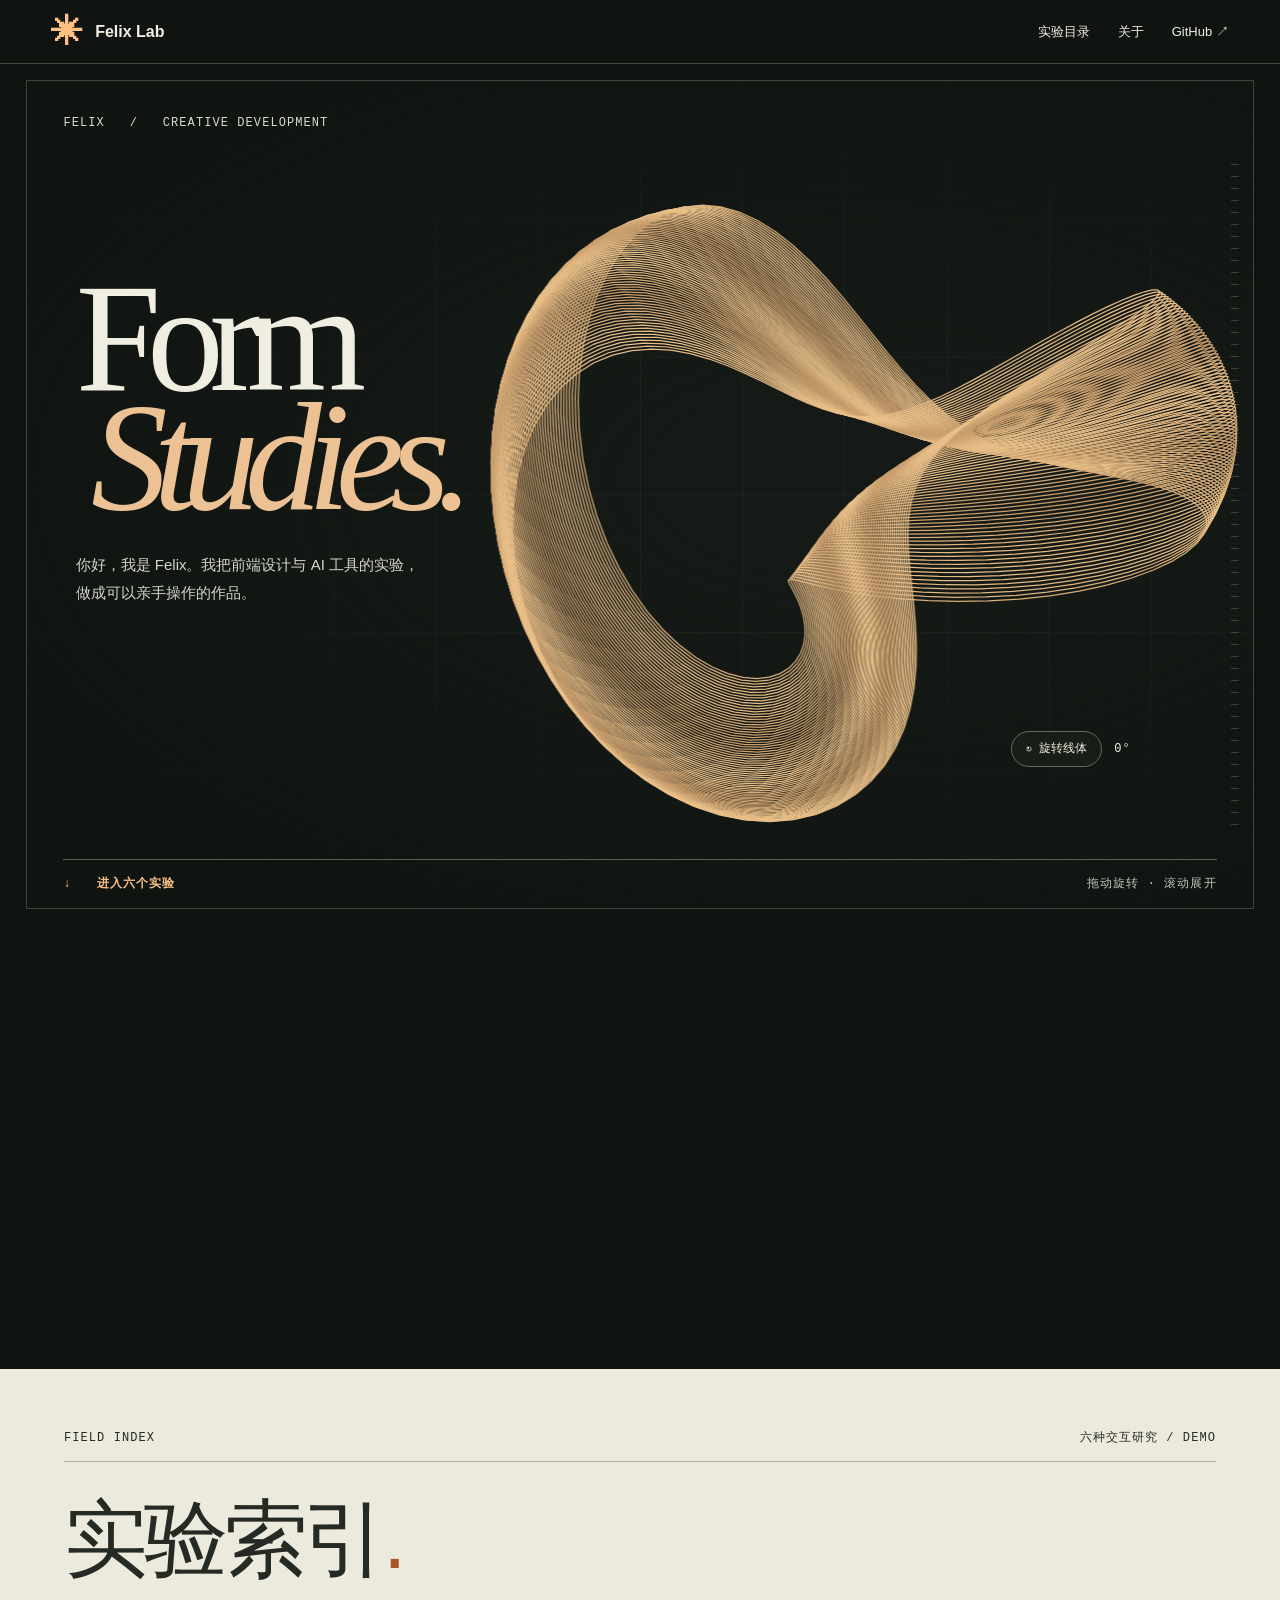
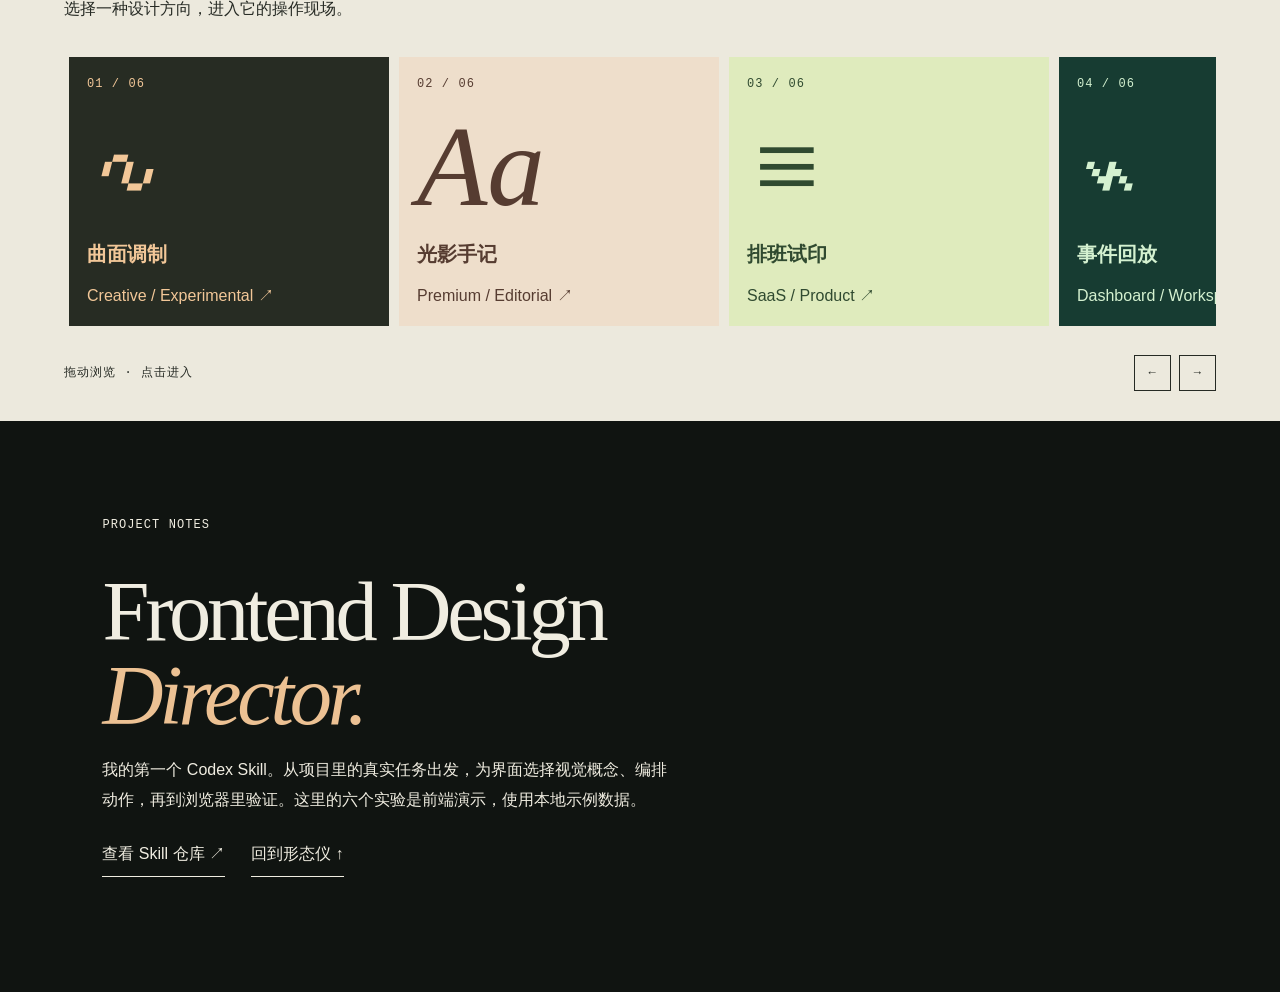
==== docs/demo/index.html @ 4ed57e6a "Build creative design workflow and publish Form Studies demos" ====
<!doctype html>
<html lang="zh-CN"><head><meta charset="utf-8"><meta name="viewport" content="width=device-width,initial-scale=1"><meta name="theme-color" content="#101411"><link rel="icon" href="data:,"><title>Felix — Form Studies</title><link rel="stylesheet" href="style.css"></head>
<body><a class="skip" href="#studies">进入实验目录</a>
<header><a href="#opening" class="brand"><span class="mark" aria-hidden="true">✳</span> Felix Lab</a><nav><a href="#studies">实验目录</a><a href="#notes">关于</a><a href="https://github.com/gaoyuan513">GitHub ↗</a></nav></header>
<main><section id="opening"><div class="stage"><div class="frame"><div class="ruler"></div><div class="topline">FELIX &nbsp; / &nbsp; CREATIVE DEVELOPMENT</div>
<div class="headline"><h1><span>Form</span><em>Studies.</em></h1><p>你好，我是 Felix。我把前端设计与 AI 工具的实验，<br class="wide">做成可以亲手操作的作品。</p></div>
<canvas id="field" aria-label="可旋转的线束雕塑，拖动改变角度，也可使用下方旋转按钮">参数曲线雕塑</canvas>
<div class="instrument"><button id="spin" aria-label="将雕塑旋转十五度">↻ 旋转线体</button><output id="angle">0°</output></div>
<div class="stage-foot"><a href="#studies">↓ &nbsp; 进入六个实验</a><span>拖动旋转 · 滚动展开</span></div></div></div></section>
<section id="studies"><div class="labtop"><span>FIELD INDEX</span><span>六种交互研究 / DEMO</span></div><h2>实验索引<span>.</span></h2><p>选择一种设计方向，进入它的操作现场。</p><div class="rack" aria-label="交互实验"><div id="track"></div></div><div class="rail"><span>拖动浏览 · 点击进入</span><div><button id="back" aria-label="前一组实验">←</button><button id="forward" aria-label="后一组实验">→</button></div></div></section>
<section id="notes"><small>PROJECT NOTES</small><h2>Frontend Design<br><i>Director.</i></h2><p>我的第一个 Codex Skill。从项目里的真实任务出发，为界面选择视觉概念、编排动作，再到浏览器里验证。这里的六个实验是前端演示，使用本地示例数据。</p><a href="https://github.com/gaoyuan513/frontend-design-director">查看 Skill 仓库 ↗</a><a href="#opening">回到形态仪 ↑</a></section></main>
<dialog id="detail" aria-labelledby="experiment-title"><div class="dhead"><span id="mode"></span><button id="close" autofocus>关闭 ×</button></div><div id="content"></div></dialog><script defer src="field.js"></script><script defer src="site.js"></script></body></html>
---- docs/demo/style.css ----
*{box-sizing:border-box}html{scroll-behavior:smooth}body{margin:0;background:#101411;color:#f0ede1;font:16px/1.5 "Segoe UI","Microsoft YaHei",sans-serif}a,button{color:inherit}a{text-decoration:none}button,select,input{font:inherit}button{cursor:pointer;background:transparent;border:1px solid currentColor;padding:8px 14px}button:hover,a:hover{color:#cc782f}button:focus-visible,a:focus-visible,input:focus-visible,select:focus-visible{outline:3px solid #ff9b3b;outline-offset:4px}.skip{position:fixed;left:10px;top:-90px;z-index:20;background:white;color:black}.skip:focus{top:10px}header{height:64px;padding:0 4vw;display:flex;align-items:center;justify-content:space-between;border-bottom:1px solid #42473e}header nav{display:flex;gap:28px;font-size:13px}.brand{font-weight:700;display:flex;gap:12px;align-items:center}.mark{font-size:32px;color:#ffc082}#opening{height:145svh;--progress:0}.stage{position:sticky;top:0;height:calc(100svh - 30px);min-height:570px;padding:16px 2vw 25px}.frame{height:100%;position:relative;isolation:isolate;overflow:hidden;border:1px solid #3d443b;background-color:#151a16;background-image:radial-gradient(ellipse at 66% 48%,#31372b00 15%,#101411 84%),linear-gradient(90deg,#50574d26 1px,transparent 1px),linear-gradient(#50574d26 1px,transparent 1px);background-size:auto,8.333% 100%,100% 16.66%}.ruler{position:absolute;right:14px;top:10%;height:80%;width:8px;background:repeating-linear-gradient(to bottom,#929b834d 0 1px,transparent 1px 12px)}.topline,.stage-foot,.instrument,.labtop,.rail,small,.dhead,.serial{font:12px/1.5 Consolas,monospace;letter-spacing:.09em}.topline{position:absolute;top:4%;left:3%;color:#d7dbcb}.headline{position:absolute;z-index:2;pointer-events:none;left:4%;top:24%;transform:translateY(calc(var(--progress)*-58px));opacity:calc(1 - var(--progress)*.64)}h1{font:400 clamp(6rem,12vw,13rem)/.77 Georgia,serif;letter-spacing:-.092em;margin:0}h1 span,h1 em{display:block;animation:arrive .85s both}h1 em{font-weight:400;animation-delay:.12s;margin-left:.1em;color:#ecc193}.headline p{margin-top:35px;font-size:15px;line-height:1.85;color:#d5d6c9;animation:arrive .8s .22s both}.frame canvas{width:100%;height:100%;cursor:grab;touch-action:pan-y}.frame canvas:active,.rack.grabbing{cursor:grabbing}.instrument{position:absolute;bottom:17%;right:10%;display:flex;gap:12px;align-items:center}.instrument button{border-color:#666c5e;background:#171d17;border-radius:50px}.stage-foot{position:absolute;bottom:0;left:3%;right:3%;display:flex;justify-content:space-between;align-items:center;border-top:1px solid #56604f;padding:15px 0}.stage-foot a{font-weight:bold;color:#f8c18b}.stage-foot span{color:#bec4b7}#studies{background:#ece9dd;color:#262a24;padding:60px 5vw 30px;overflow:hidden}.labtop,.rail{display:flex;justify-content:space-between;align-items:center}.labtop{border-bottom:1px solid #abaea1;padding-bottom:14px}h2{font:normal clamp(44px,6.6vw,108px)/1 Georgia,serif;letter-spacing:-.05em;margin:35px 0 15px}#studies h2{font-family:"Microsoft YaHei",sans-serif;font-weight:500}h2 span{color:#ac5527}.rack{overflow-x:auto;scrollbar-width:thin;touch-action:pan-y;cursor:grab}.rack:focus-within{scroll-behavior:auto}#track{display:flex;width:max-content;padding:20px 5px 15px;gap:10px}.plate{width:clamp(225px,25vw,420px);height:clamp(235px,21vw,335px);background:var(--paper);color:var(--ink);padding:18px;display:flex;flex-direction:column;justify-content:space-between;user-select:none;position:relative;overflow:hidden}.plate:hover{color:var(--ink)}.plate .symbol{font:italic clamp(64px,9vw,130px)/1 Georgia;color:inherit;transition:transform .25s}.plate:hover .symbol{transform:translateX(9px)}.plate b{font-size:20px}.rail{margin:14px 0 0}.rail button{margin-left:8px}#notes{padding:7vw 8vw 9vw}#notes h2 i{color:#ecc193}#notes p{max-width:580px;line-height:1.9}#notes a{display:inline-block;padding:10px 0;border-bottom:1px solid;margin:0 26px 0 0}dialog{color:#20231f;background:#eeeae0;border:0;padding:0;width:min(1040px,94vw);max-height:91svh;overflow:auto}dialog::backdrop{background:#070b09dc}dialog[open]{animation:arrive .32s both}.dhead{position:sticky;top:0;z-index:3;background:#1b221e;color:#f1f0e5;padding:10px 20px;display:flex;justify-content:space-between;align-items:center}.dhead button{font-size:14px}.demo{padding:clamp(20px,3vw,48px);min-height:390px;background:var(--paper);color:var(--ink)}.demo h2{margin:0 0 20px}.demo p{max-width:650px}.demo canvas{width:100%;height:230px;display:block;touch-action:pan-y}.demo input[type=range]{width:min(340px,90%);accent-color:#99602d}.demo select{background:#fff;color:#222;padding:8px}.demo button{margin:4px}.demo output{display:block;padding:12px 0;font-weight:600}.demo button[aria-pressed=true]{background:var(--ink);color:var(--paper)}.reading{display:grid;grid-template-columns:1fr 1fr;gap:25px;align-items:center}.reading img{width:100%;height:220px;object-fit:cover}.schedule{margin:18px 0;padding:20px;border-block:1px solid;display:flex;align-items:center;gap:20px}.console{display:grid;grid-template-columns:30% 1fr;gap:16px}.console button{display:block;width:100%;text-align:left}.console pre{margin:0;padding:16px;background:#122822;color:#d3f5df;white-space:pre-wrap;min-height:180px}.map{height:235px;position:relative;overflow:hidden;border:1px solid #939d90;background:repeating-linear-gradient(90deg,transparent 0 39px,#aebba455 40px),repeating-linear-gradient(0deg,transparent 0 39px,#aebba455 40px);touch-action:none;cursor:grab}.plane{position:absolute;inset:0}.plane button{position:absolute;transform:translate(-50%,-50%);border-radius:50%;width:70px;height:70px;background:#3c6652;color:white}.rows{list-style:none;padding:0}.rows li{display:flex;justify-content:space-between;border-top:1px solid;padding:12px 0}.demo label{display:block}.demo :focus-visible{outline-offset:1px}@keyframes arrive{from{opacity:0;translate:0 18px}to{opacity:1;translate:0 0}}@media(max-width:720px){header{height:56px}header nav{gap:12px}.stage{min-height:600px;height:calc(100svh - 30px)}.headline{top:11%;left:6%}h1{font-size:clamp(80px,20vw,144px)}h1 span,h1 em{display:inline}.headline p{max-width:70%;font-size:13px;margin:16px 0}.wide{display:none}.instrument{bottom:13%}.stage-foot{font-size:10px}.topline{font-size:10px}.reading,.console{grid-template-columns:1fr}.console button{display:inline-block;width:auto}.schedule{gap:6px;flex-wrap:wrap}.stage-foot a,.rail button{min-height:42px;display:inline-flex;align-items:center}.dhead{padding:8px}.demo h2{font-size:40px}}@media(prefers-reduced-motion:reduce){html{scroll-behavior:auto}*,*:before,*:after{animation-duration:0s!important;animation-delay:0s!important;transition-duration:0s!important}#opening{height:auto}.stage{position:relative}.headline{opacity:1;transform:none}}

/* Each control inherits the visual grammar of the operation it performs. */
.demo:has(.reading) h2 {font-family:Georgia,"Microsoft YaHei",serif}
.reading img {height:clamp(170px,28vw,290px);object-fit:cover;transition:object-position .42s}
.reading h3 {font:500 clamp(32px,5vw,68px)/1.1 Georgia,"Microsoft YaHei",serif;margin:18px 0}
.demo:has(.console) h2,.demo:has(.map) h2 {font-family:"Segoe UI","Microsoft YaHei",sans-serif}
.demo:has(.console) pre {font:14px/1.9 Consolas,monospace;border-left:3px solid #b7da8f}
.demo:has(.schedule) .schedule {border:1px solid #81915f;border-radius:4px;background:#f2f6e2;padding:32px}
.demo:has(.rows) h2 {font-family:"Microsoft YaHei",sans-serif;font-weight:700;border-bottom:5px solid;padding-bottom:20px}
.rows li time {font:22px Consolas,monospace}
.plane button {border-radius:26% 62% 41% 54%;box-shadow:inset -8px -10px 0 #0002,4px 6px 0 #0001}
.plane button:nth-child(2) {background:#247353;border-radius:64% 30% 45% 42%}
.plane button:nth-child(3) {background:#876420;border-radius:8%}
@media(max-width:720px){h1{font-size:clamp(54px,15vw,98px)}h1 em{margin-left:.12em}.headline{right:4%}.stage{height:calc(100svh - 56px)}}
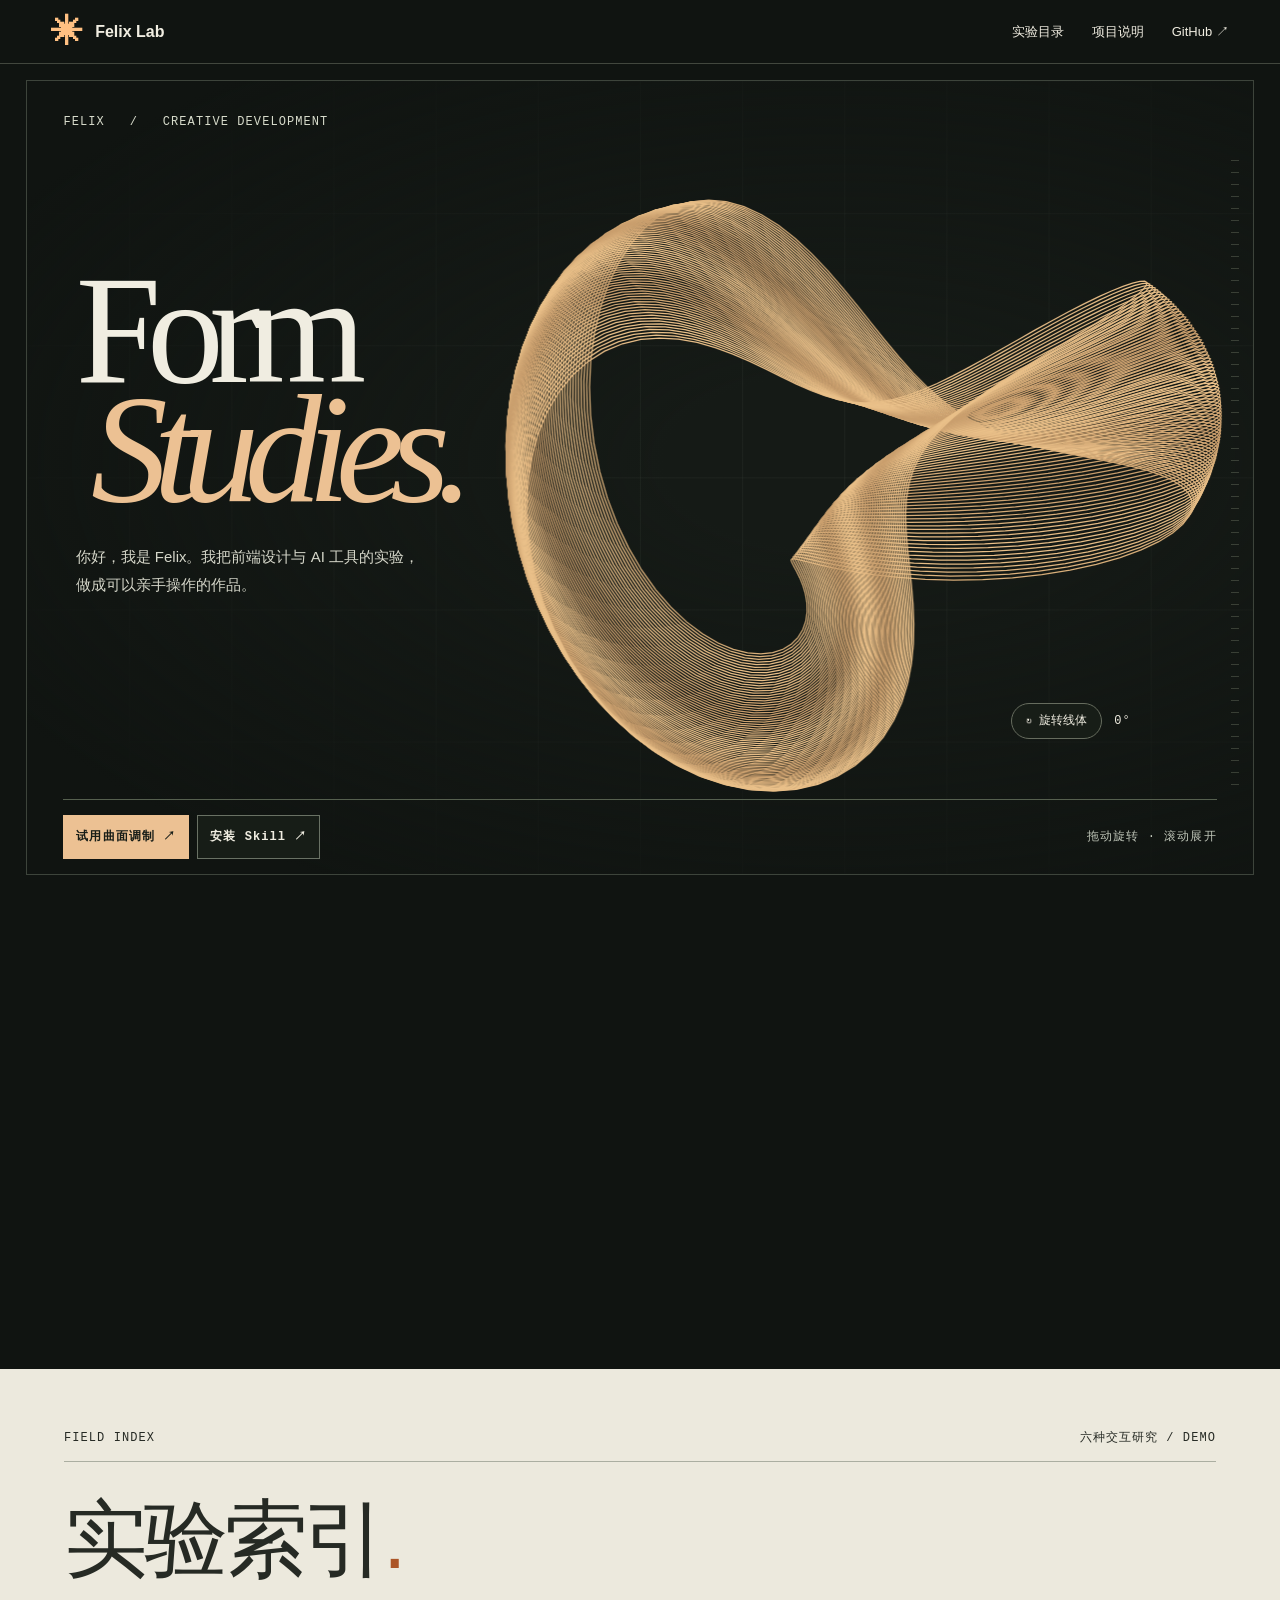
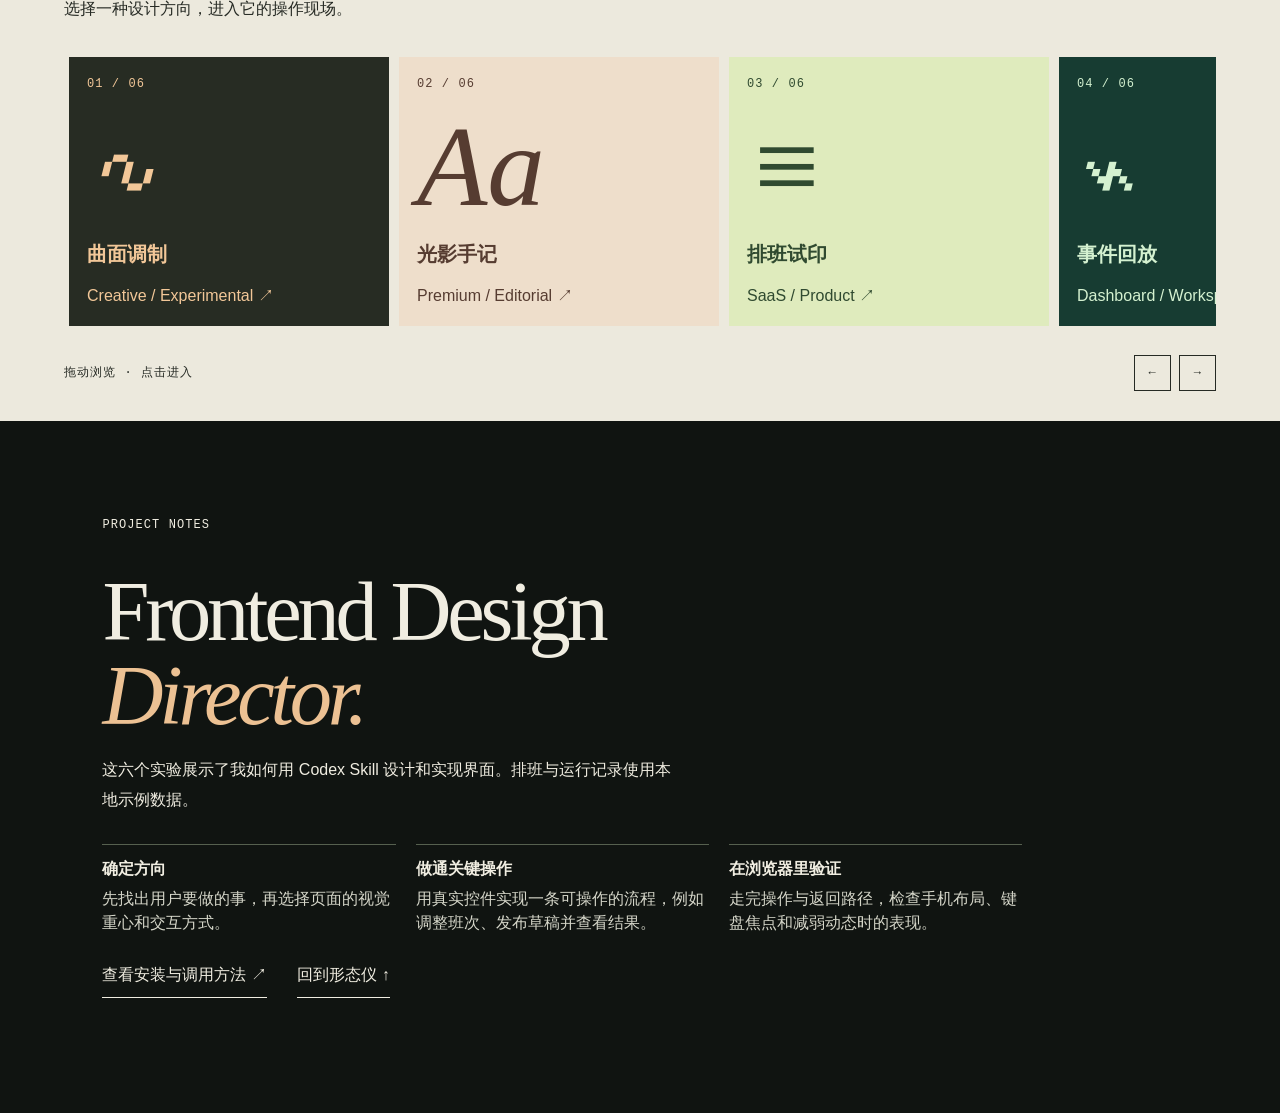
==== commit 93a65b4c: "Improve frontend skill workflows and showcase" ====
--- a/docs/demo/index.html
+++ b/docs/demo/index.html
@@ -1,12 +1,29 @@
 <!doctype html>
 <html lang="zh-CN"><head><meta charset="utf-8"><meta name="viewport" content="width=device-width,initial-scale=1"><meta name="theme-color" content="#101411"><link rel="icon" href="data:,"><title>Felix — Form Studies</title><link rel="stylesheet" href="style.css"></head>
 <body><a class="skip" href="#studies">进入实验目录</a>
-<header><a href="#opening" class="brand"><span class="mark" aria-hidden="true">✳</span> Felix Lab</a><nav><a href="#studies">实验目录</a><a href="#notes">关于</a><a href="https://github.com/gaoyuan513">GitHub ↗</a></nav></header>
+<header><a href="#opening" class="brand"><span class="mark" aria-hidden="true">✳</span> Felix Lab</a><nav><a href="#studies">实验目录</a><a href="#notes">项目说明</a><a href="https://github.com/gaoyuan513/frontend-design-director">GitHub ↗</a></nav></header>
 <main><section id="opening"><div class="stage"><div class="frame"><div class="ruler"></div><div class="topline">FELIX &nbsp; / &nbsp; CREATIVE DEVELOPMENT</div>
 <div class="headline"><h1><span>Form</span><em>Studies.</em></h1><p>你好，我是 Felix。我把前端设计与 AI 工具的实验，<br class="wide">做成可以亲手操作的作品。</p></div>
 <canvas id="field" aria-label="可旋转的线束雕塑，拖动改变角度，也可使用下方旋转按钮">参数曲线雕塑</canvas>
 <div class="instrument"><button id="spin" aria-label="将雕塑旋转十五度">↻ 旋转线体</button><output id="angle">0°</output></div>
-<div class="stage-foot"><a href="#studies">↓ &nbsp; 进入六个实验</a><span>拖动旋转 · 滚动展开</span></div></div></div></section>
-<section id="studies"><div class="labtop"><span>FIELD INDEX</span><span>六种交互研究 / DEMO</span></div><h2>实验索引<span>.</span></h2><p>选择一种设计方向，进入它的操作现场。</p><div class="rack" aria-label="交互实验"><div id="track"></div></div><div class="rail"><span>拖动浏览 · 点击进入</span><div><button id="back" aria-label="前一组实验">←</button><button id="forward" aria-label="后一组实验">→</button></div></div></section>
-<section id="notes"><small>PROJECT NOTES</small><h2>Frontend Design<br><i>Director.</i></h2><p>我的第一个 Codex Skill。从项目里的真实任务出发，为界面选择视觉概念、编排动作，再到浏览器里验证。这里的六个实验是前端演示，使用本地示例数据。</p><a href="https://github.com/gaoyuan513/frontend-design-director">查看 Skill 仓库 ↗</a><a href="#opening">回到形态仪 ↑</a></section></main>
+<div class="stage-foot">
+  <div class="stage-actions">
+    <a class="primary-action" id="try-experiment" href="#demo-creative">试用曲面调制 ↗</a>
+    <a href="https://github.com/gaoyuan513/frontend-design-director#quick-start">安装 Skill ↗</a>
+  </div>
+  <span>拖动旋转 · 滚动展开</span>
+</div></div></div></section>
+<section id="studies"><div class="labtop"><span>FIELD INDEX</span><span>六种交互研究 / DEMO</span></div><h2 id="studies-title" tabindex="-1">实验索引<span>.</span></h2><p>选择一种设计方向，进入它的操作现场。</p><div class="rack" aria-label="交互实验"><div id="track"></div></div><div class="rail"><span>拖动浏览 · 点击进入</span><div><button id="back" aria-label="前一组实验">←</button><button id="forward" aria-label="后一组实验">→</button></div></div></section>
+<section id="notes">
+  <small>PROJECT NOTES</small>
+  <h2>Frontend Design<br><i>Director.</i></h2>
+  <p>这六个实验展示了我如何用 Codex Skill 设计和实现界面。排班与运行记录使用本地示例数据。</p>
+  <dl class="project-path">
+    <div><dt>确定方向</dt><dd>先找出用户要做的事，再选择页面的视觉重心和交互方式。</dd></div>
+    <div><dt>做通关键操作</dt><dd>用真实控件实现一条可操作的流程，例如调整班次、发布草稿并查看结果。</dd></div>
+    <div><dt>在浏览器里验证</dt><dd>走完操作与返回路径，检查手机布局、键盘焦点和减弱动态时的表现。</dd></div>
+  </dl>
+  <a href="https://github.com/gaoyuan513/frontend-design-director#quick-start">查看安装与调用方法 ↗</a>
+  <a href="#opening">回到形态仪 ↑</a>
+</section></main>
 <dialog id="detail" aria-labelledby="experiment-title"><div class="dhead"><span id="mode"></span><button id="close" autofocus>关闭 ×</button></div><div id="content"></div></dialog><script defer src="field.js"></script><script defer src="site.js"></script></body></html>
--- a/docs/demo/style.css
+++ b/docs/demo/style.css
@@ -13,3 +13,67 @@
 .plane button:nth-child(2) {background:#247353;border-radius:64% 30% 45% 42%}
 .plane button:nth-child(3) {background:#876420;border-radius:8%}
 @media(max-width:720px){h1{font-size:clamp(54px,15vw,98px)}h1 em{margin-left:.12em}.headline{right:4%}.stage{height:calc(100svh - 56px)}}
+
+.stage-actions {
+  display: flex;
+  flex-wrap: wrap;
+  gap: 8px;
+}
+
+.stage-actions a {
+  display: inline-flex;
+  align-items: center;
+  min-height: 44px;
+  padding: 0 12px;
+  border: 1px solid #697164;
+  background: #171d17;
+  color: #f0ede1;
+}
+
+.stage-actions a:hover {
+  border-color: #ecc193;
+  color: #ffd5ad;
+}
+
+.stage-actions .primary-action {
+  border-color: #ecc193;
+  background: #ecc193;
+  color: #171d17;
+}
+
+.stage-actions .primary-action:hover {
+  background: #ffd5ad;
+  color: #171d17;
+}
+
+.project-path {
+  display: grid;
+  grid-template-columns: repeat(3, minmax(0, 1fr));
+  gap: 20px;
+  max-width: 920px;
+  margin: 28px 0 18px;
+}
+
+.project-path > div {
+  padding-top: 12px;
+  border-top: 1px solid #56604f;
+}
+
+.project-path dt {font-weight: 600}
+.project-path dd {margin: 6px 0 0; color: #d5d6c9}
+
+@media (min-width: 721px) {
+  .stage {height: calc(100svh - 64px)}
+}
+
+@media (max-width: 720px) {
+  .stage-foot {
+    flex-direction: column;
+    align-items: start;
+    gap: 5px;
+    padding: 8px 0;
+  }
+
+  .stage-actions a {font-size: 12px}
+  .project-path {grid-template-columns: minmax(0, 1fr); gap: 12px}
+}
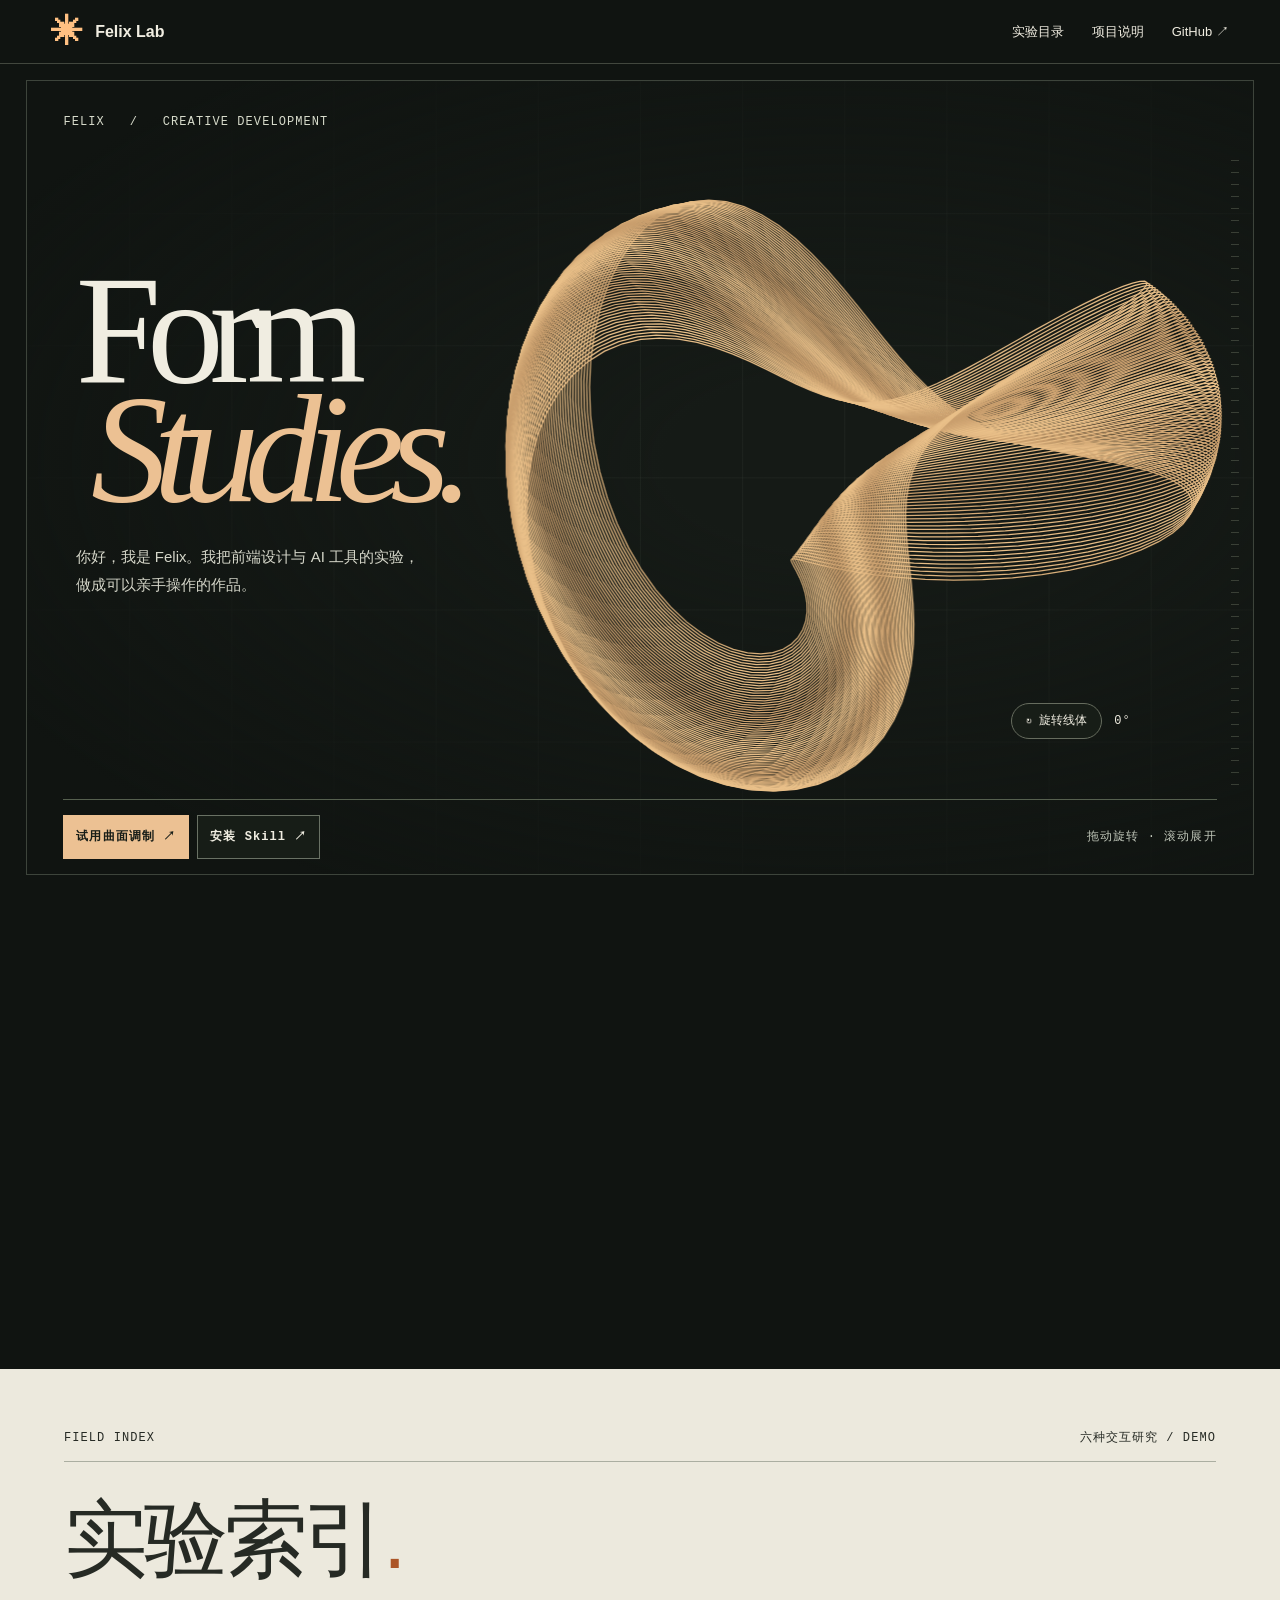
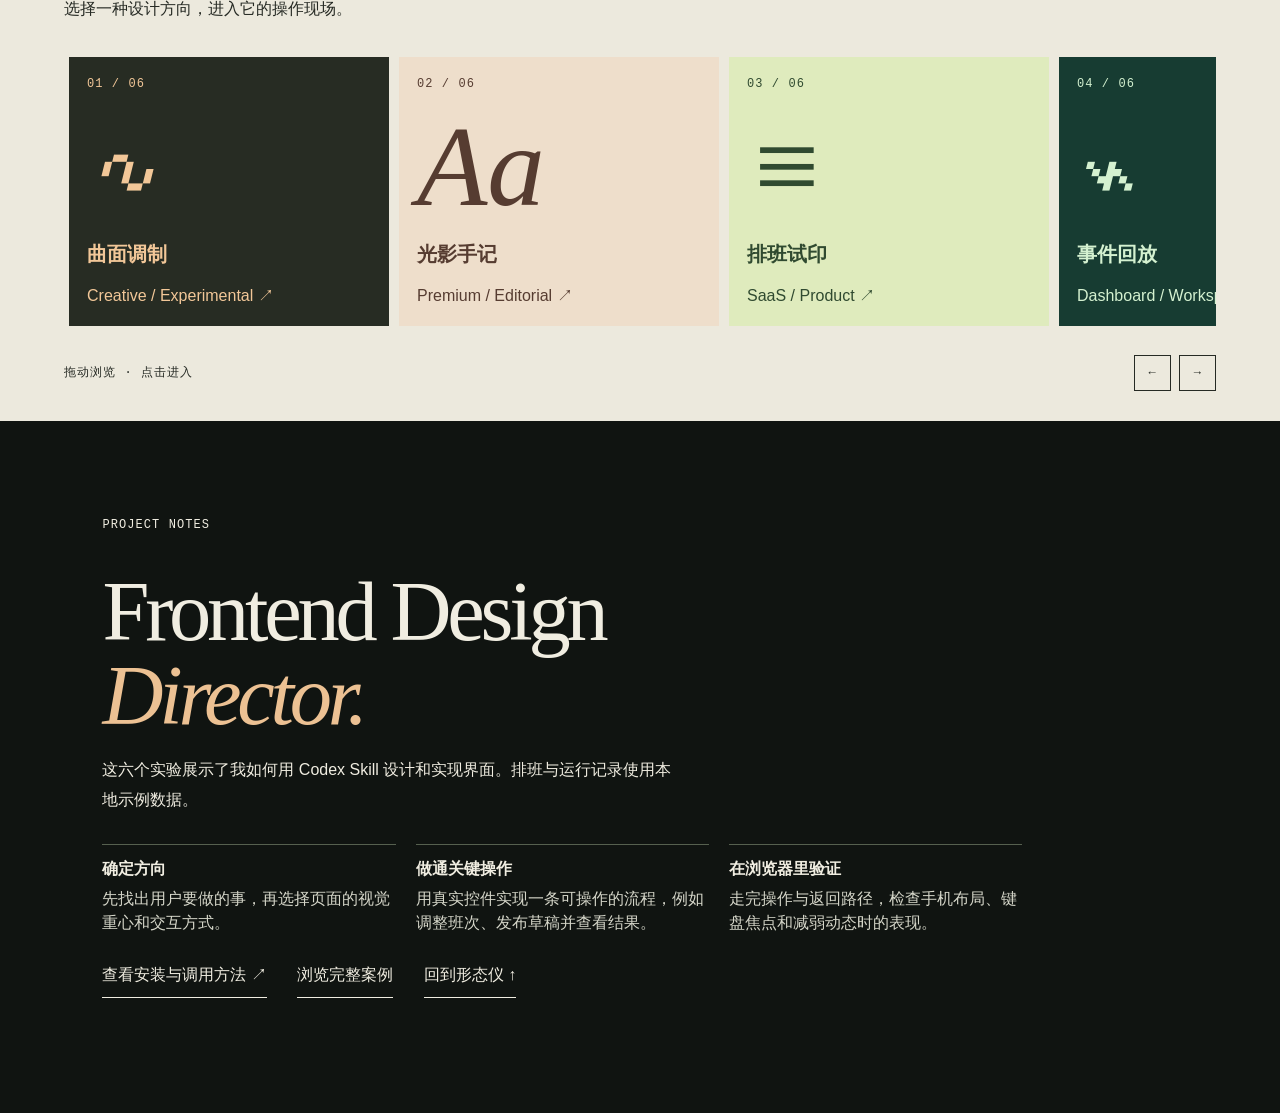
==== commit c0a4e9fb: "Showcase four runnable frontend case studies" ====
--- a/docs/demo/index.html
+++ b/docs/demo/index.html
@@ -24,6 +24,7 @@
     <div><dt>在浏览器里验证</dt><dd>走完操作与返回路径，检查手机布局、键盘焦点和减弱动态时的表现。</dd></div>
   </dl>
   <a href="https://github.com/gaoyuan513/frontend-design-director#quick-start">查看安装与调用方法 ↗</a>
+  <a href="cases/">浏览完整案例</a>
   <a href="#opening">回到形态仪 ↑</a>
 </section></main>
 <dialog id="detail" aria-labelledby="experiment-title"><div class="dhead"><span id="mode"></span><button id="close" autofocus>关闭 ×</button></div><div id="content"></div></dialog><script defer src="field.js"></script><script defer src="site.js"></script></body></html>
